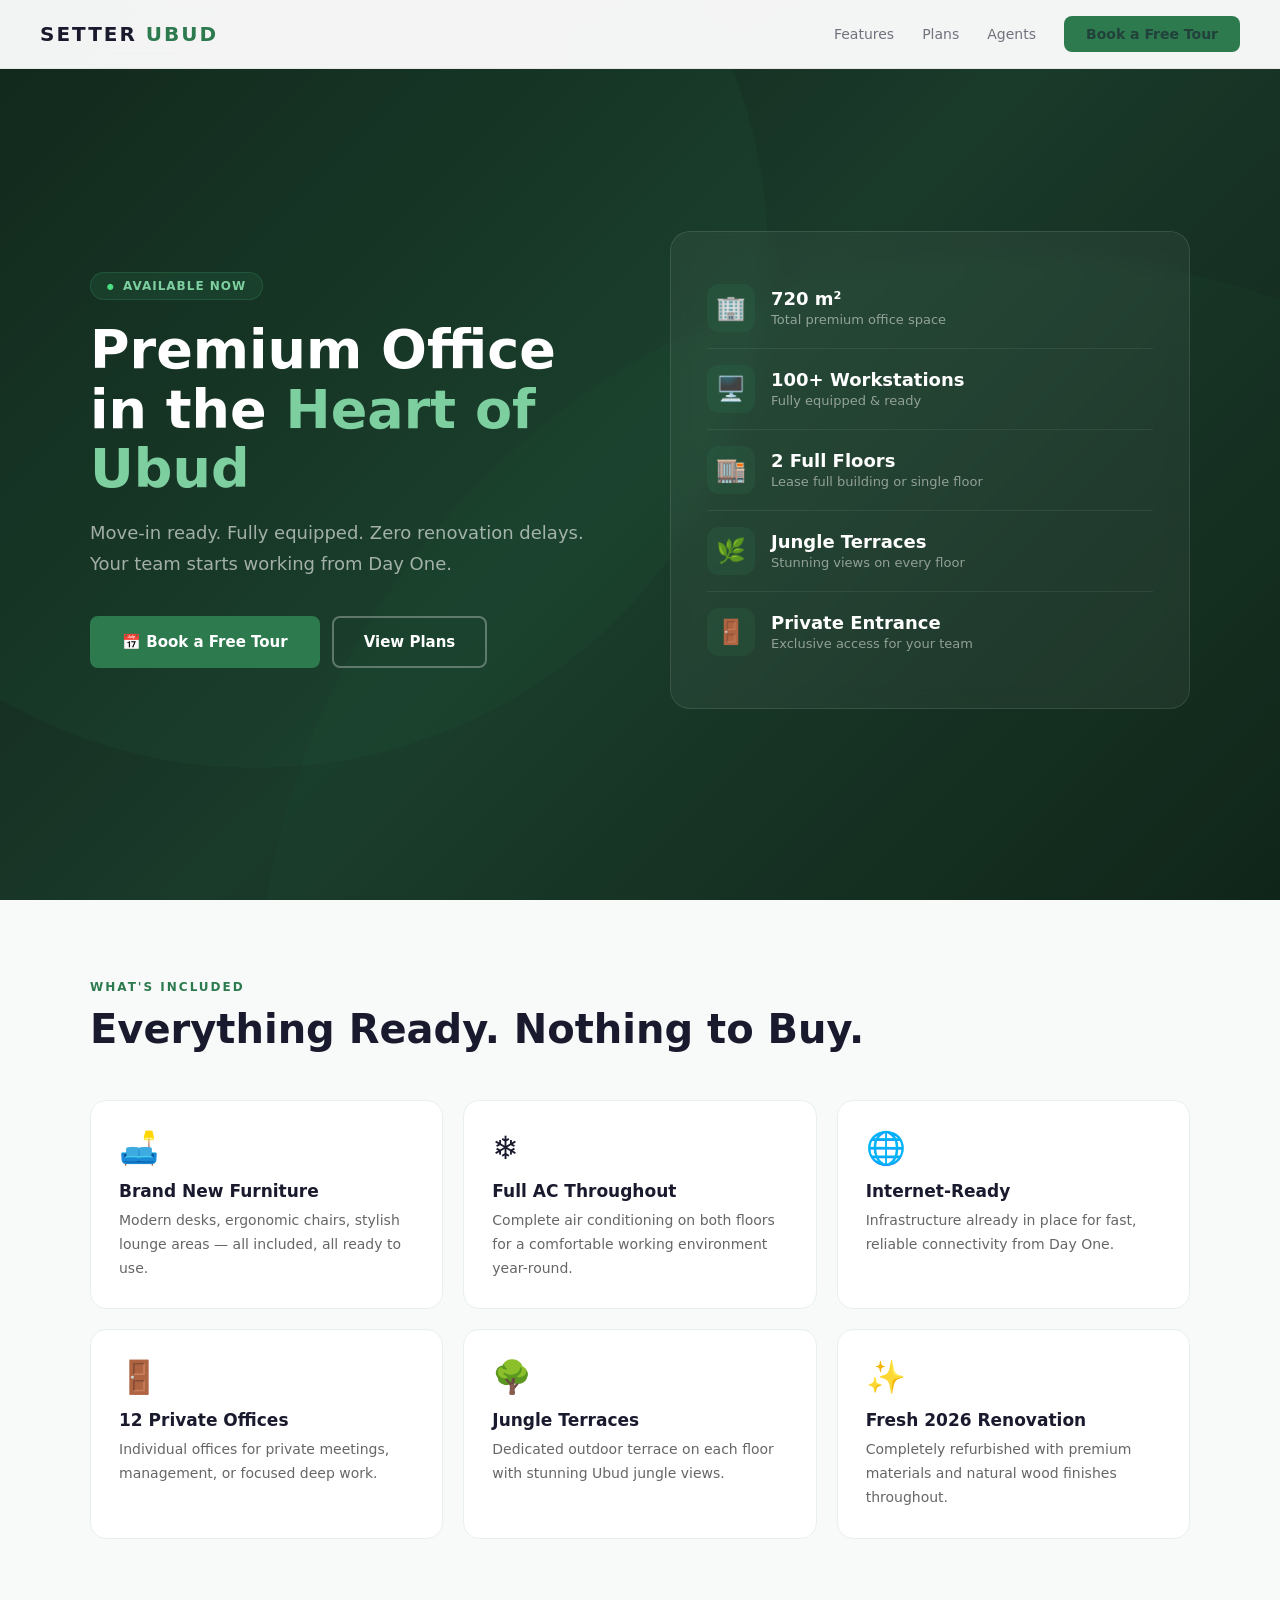
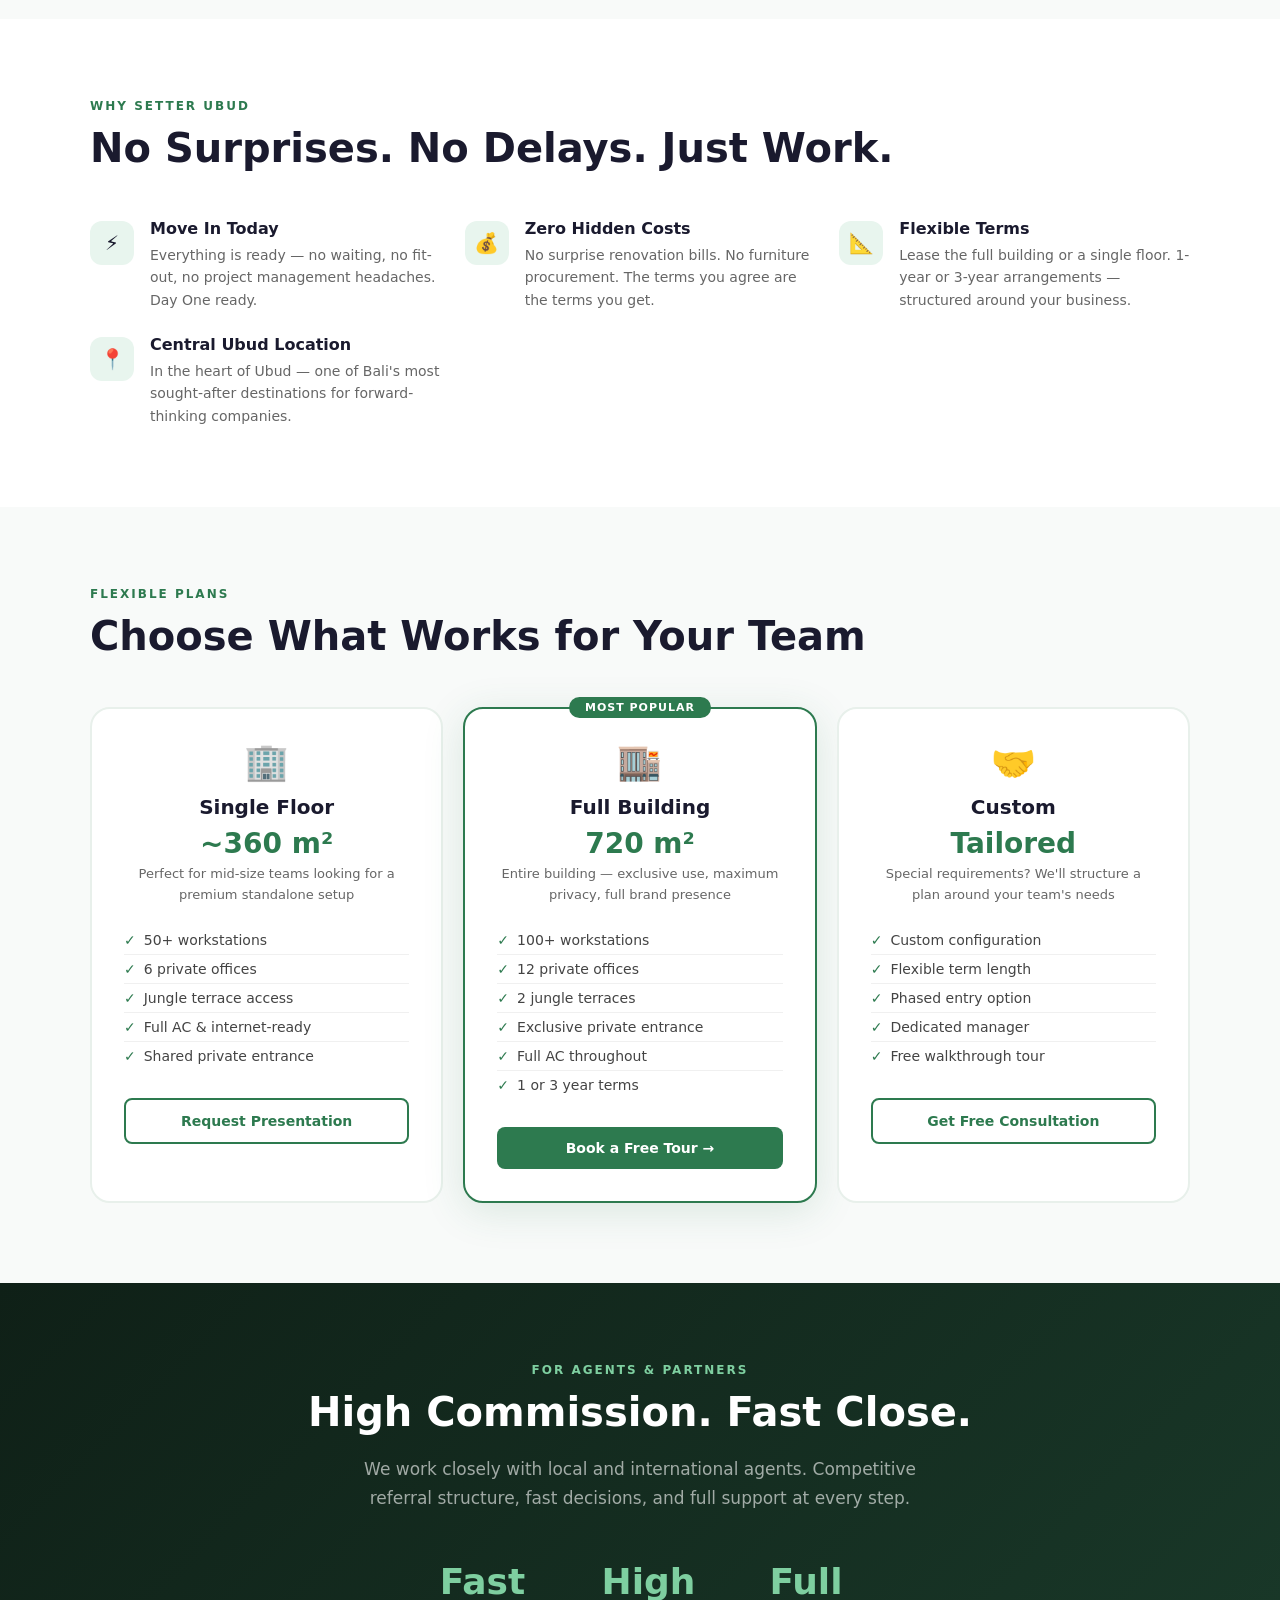
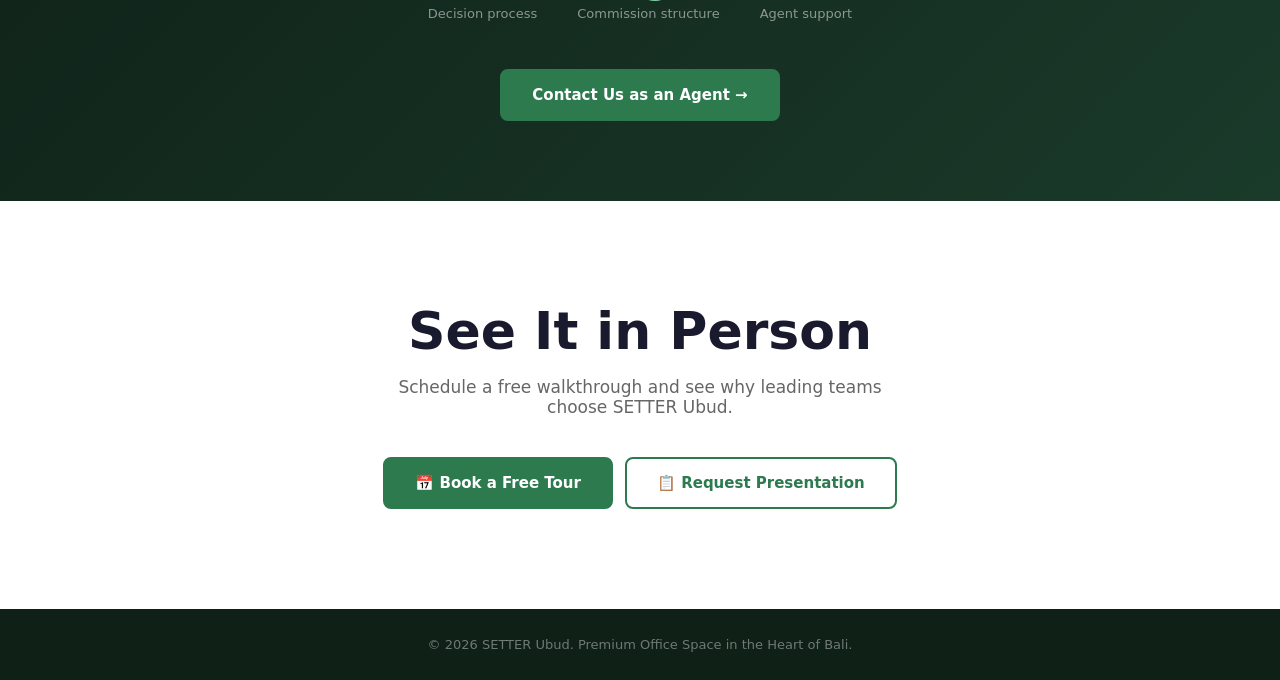
==== index.html @ b720fe97 "SETTER Ubud landing" ====
<!DOCTYPE html>
<html lang="en">
<head>
<meta charset="UTF-8">
<meta name="viewport" content="width=device-width, initial-scale=1.0">
<title>Premium Office Space in the Heart of Ubud | SETTER Ubud</title>
<meta name="description" content="720 m² premium office space in central Ubud, Bali. Move-in ready. Fully equipped. Flexible plans. Book a free tour today.">
<style>
  * { margin: 0; padding: 0; box-sizing: border-box; }
  html { scroll-behavior: smooth; }
  body { font-family: 'Segoe UI', system-ui, -apple-system, sans-serif; background: #fff; color: #1a1a2e; overflow-x: hidden; }

  /* NAV */
  nav { display: flex; justify-content: space-between; align-items: center; padding: 16px 40px; position: fixed; width: 100%; z-index: 100; background: rgba(255,255,255,0.95); backdrop-filter: blur(12px); border-bottom: 1px solid rgba(0,0,0,0.06); }
  .logo { font-size: 20px; font-weight: 800; color: #1a1a2e; letter-spacing: 2px; }
  .logo span { color: #2d7a4f; }
  .nav-cta { background: #2d7a4f; color: #fff; padding: 10px 22px; border-radius: 8px; font-weight: 600; font-size: 14px; text-decoration: none; transition: background 0.2s; white-space: nowrap; }
  .nav-cta:hover { background: #235f3d; }
  .nav-links { display: flex; gap: 28px; align-items: center; }
  .nav-links a { color: rgba(26,26,46,0.6); text-decoration: none; font-size: 14px; }
  .nav-links a:hover { color: #1a1a2e; }

  /* HERO */
  .hero { min-height: 100vh; display: flex; align-items: center; background: linear-gradient(135deg, #0f2017 0%, #1a3a2a 50%, #0f2017 100%); position: relative; overflow: hidden; padding: 100px 40px 60px; }
  .hero-overlay { position: absolute; inset: 0; background: url('data:image/svg+xml,<svg xmlns="http://www.w3.org/2000/svg" viewBox="0 0 100 100"><circle cx="20" cy="20" r="40" fill="rgba(45,122,79,0.08)"/><circle cx="80" cy="80" r="60" fill="rgba(45,122,79,0.06)"/></svg>'); background-size: cover; }
  .hero-inner { max-width: 1100px; margin: 0 auto; position: relative; display: grid; grid-template-columns: 1fr 1fr; gap: 60px; align-items: center; width: 100%; }
  .hero-badge { display: inline-flex; align-items: center; gap: 8px; background: rgba(45,122,79,0.2); border: 1px solid rgba(45,122,79,0.4); color: #7ecfa0; padding: 6px 16px; border-radius: 50px; font-size: 12px; font-weight: 600; letter-spacing: 1px; text-transform: uppercase; margin-bottom: 20px; }
  .hero-badge::before { content: '●'; color: #4ade80; font-size: 8px; animation: pulse 2s infinite; }
  @keyframes pulse { 0%,100% { opacity:1 } 50% { opacity:0.3 } }
  h1 { font-size: clamp(32px, 4.5vw, 54px); font-weight: 900; line-height: 1.1; color: #fff; margin-bottom: 20px; }
  h1 em { font-style: normal; color: #7ecfa0; }
  .hero-sub { font-size: clamp(15px, 2vw, 18px); color: rgba(255,255,255,0.6); line-height: 1.7; margin-bottom: 36px; }
  .hero-btns { display: flex; gap: 12px; flex-wrap: wrap; }
  .btn-green { background: #2d7a4f; color: #fff; padding: 15px 30px; border-radius: 8px; font-size: 15px; font-weight: 700; text-decoration: none; transition: all 0.2s; display: inline-block; border: 2px solid #2d7a4f; }
  .btn-green:hover { background: #235f3d; border-color: #235f3d; transform: translateY(-2px); box-shadow: 0 8px 24px rgba(45,122,79,0.4); }
  .btn-outline { border: 2px solid rgba(255,255,255,0.3); color: #fff; padding: 15px 30px; border-radius: 8px; font-size: 15px; font-weight: 600; text-decoration: none; transition: all 0.2s; display: inline-block; }
  .btn-outline:hover { border-color: rgba(255,255,255,0.7); background: rgba(255,255,255,0.05); }

  /* HERO STATS BOX */
  .hero-stats { background: rgba(255,255,255,0.05); border: 1px solid rgba(255,255,255,0.1); border-radius: 20px; padding: 36px; backdrop-filter: blur(10px); }
  .stat-row { display: flex; align-items: center; gap: 16px; padding: 16px 0; border-bottom: 1px solid rgba(255,255,255,0.07); }
  .stat-row:last-child { border-bottom: none; }
  .stat-icon { font-size: 24px; width: 48px; height: 48px; background: rgba(45,122,79,0.2); border-radius: 12px; display: flex; align-items: center; justify-content: center; flex-shrink: 0; }
  .stat-info strong { display: block; color: #fff; font-size: 18px; font-weight: 800; }
  .stat-info span { color: rgba(255,255,255,0.5); font-size: 13px; }

  /* SECTION BASE */
  section { padding: 80px 40px; }
  .container { max-width: 1100px; margin: 0 auto; }
  .section-tag { color: #2d7a4f; font-size: 12px; font-weight: 700; letter-spacing: 2px; text-transform: uppercase; margin-bottom: 12px; }
  .section-title { font-size: clamp(26px, 4vw, 40px); font-weight: 800; margin-bottom: 48px; color: #1a1a2e; }

  /* FEATURES */
  .features { background: #f8faf9; }
  .feat-grid { display: grid; grid-template-columns: repeat(auto-fit, minmax(280px, 1fr)); gap: 20px; }
  .feat-card { background: #fff; border: 1px solid #e8f0eb; border-radius: 16px; padding: 28px; transition: box-shadow 0.2s, transform 0.2s; }
  .feat-card:hover { box-shadow: 0 8px 32px rgba(45,122,79,0.12); transform: translateY(-3px); }
  .feat-icon { font-size: 32px; margin-bottom: 14px; }
  .feat-card h3 { font-size: 17px; font-weight: 700; color: #1a1a2e; margin-bottom: 8px; }
  .feat-card p { color: #666; font-size: 14px; line-height: 1.7; }

  /* WHY */
  .why { background: #fff; }
  .why-grid { display: grid; grid-template-columns: repeat(auto-fit, minmax(260px, 1fr)); gap: 24px; }
  .why-item { display: flex; gap: 16px; }
  .why-icon { width: 44px; height: 44px; background: #e8f5ee; border-radius: 12px; display: flex; align-items: center; justify-content: center; font-size: 20px; flex-shrink: 0; margin-top: 2px; }
  .why-item h4 { font-size: 16px; font-weight: 700; color: #1a1a2e; margin-bottom: 6px; }
  .why-item p { color: #666; font-size: 14px; line-height: 1.6; }

  /* PLANS */
  .plans { background: #f8faf9; }
  .plans-grid { display: grid; grid-template-columns: repeat(auto-fit, minmax(260px, 1fr)); gap: 20px; }
  .plan-card { background: #fff; border: 2px solid #e8f0eb; border-radius: 20px; padding: 32px; text-align: center; transition: all 0.2s; position: relative; }
  .plan-card.featured { border-color: #2d7a4f; box-shadow: 0 8px 40px rgba(45,122,79,0.15); }
  .plan-badge { position: absolute; top: -12px; left: 50%; transform: translateX(-50%); background: #2d7a4f; color: #fff; padding: 4px 16px; border-radius: 50px; font-size: 11px; font-weight: 700; letter-spacing: 1px; text-transform: uppercase; white-space: nowrap; }
  .plan-icon { font-size: 36px; margin-bottom: 12px; }
  .plan-card h3 { font-size: 20px; font-weight: 800; color: #1a1a2e; margin-bottom: 8px; }
  .plan-card .plan-size { font-size: 28px; font-weight: 900; color: #2d7a4f; margin-bottom: 4px; }
  .plan-card .plan-desc { color: #666; font-size: 13px; margin-bottom: 20px; line-height: 1.6; }
  .plan-features { list-style: none; text-align: left; margin-bottom: 28px; }
  .plan-features li { display: flex; align-items: center; gap: 8px; color: #444; font-size: 14px; padding: 6px 0; border-bottom: 1px solid #f0f0f0; }
  .plan-features li::before { content: '✓'; color: #2d7a4f; font-weight: 700; flex-shrink: 0; }
  .plan-features li:last-child { border-bottom: none; }
  .btn-plan { display: block; background: #2d7a4f; color: #fff; padding: 13px; border-radius: 8px; font-weight: 700; font-size: 14px; text-decoration: none; transition: background 0.2s; }
  .btn-plan:hover { background: #235f3d; }
  .btn-plan.outline { background: transparent; border: 2px solid #2d7a4f; color: #2d7a4f; }
  .btn-plan.outline:hover { background: #2d7a4f; color: #fff; }

  /* AGENTS */
  .agents { background: linear-gradient(135deg, #0f2017, #1a3a2a); color: #fff; text-align: center; }
  .agents .section-tag { color: #7ecfa0; }
  .agents .section-title { color: #fff; margin-bottom: 20px; }
  .agents p { color: rgba(255,255,255,0.6); font-size: 17px; margin-bottom: 48px; max-width: 560px; margin-left: auto; margin-right: auto; line-height: 1.7; }
  .agent-perks { display: flex; justify-content: center; gap: 40px; flex-wrap: wrap; margin-bottom: 48px; }
  .agent-perk { text-align: center; }
  .agent-perk .num { font-size: 36px; font-weight: 900; color: #7ecfa0; }
  .agent-perk .lbl { color: rgba(255,255,255,0.5); font-size: 13px; margin-top: 4px; }

  /* CTA */
  .cta-section { background: #fff; text-align: center; padding: 100px 40px; }
  .cta-section h2 { font-size: clamp(30px, 5vw, 52px); font-weight: 900; color: #1a1a2e; margin-bottom: 16px; }
  .cta-section p { color: #666; font-size: 17px; margin-bottom: 40px; max-width: 500px; margin-left: auto; margin-right: auto; }
  .cta-btns { display: flex; gap: 12px; justify-content: center; flex-wrap: wrap; }

  /* FOOTER */
  footer { background: #0f2017; color: rgba(255,255,255,0.4); text-align: center; padding: 28px 24px; font-size: 13px; }

  /* MOBILE */
  @media (max-width: 768px) {
    nav { padding: 14px 20px; }
    .nav-links a:not(.nav-cta) { display: none; }
    section { padding: 60px 20px; }
    .hero { padding: 90px 20px 60px; }
    .hero-inner { grid-template-columns: 1fr; gap: 40px; }
    .hero-btns { flex-direction: column; }
    .btn-green, .btn-outline { text-align: center; }
    .agent-perks { gap: 24px; }
    .cta-btns { flex-direction: column; align-items: center; }
    .btn-green, .btn-outline { width: 100%; max-width: 320px; text-align: center; }
  }

  @media (max-width: 480px) {
    .hero-stats { padding: 24px 20px; }
  }
</style>
</head>
<body>

<nav>
  <div class="logo">SETTER <span>UBUD</span></div>
  <div class="nav-links">
    <a href="#features">Features</a>
    <a href="#plans">Plans</a>
    <a href="#agents">Agents</a>
    <a href="#tour" class="nav-cta">Book a Free Tour</a>
  </div>
</nav>

<!-- HERO -->
<section class="hero">
  <div class="hero-overlay"></div>
  <div class="hero-inner">
    <div>
      <div class="hero-badge">Available Now</div>
      <h1>Premium Office in the <em>Heart of Ubud</em></h1>
      <p class="hero-sub">Move-in ready. Fully equipped. Zero renovation delays. Your team starts working from Day One.</p>
      <div class="hero-btns">
        <a href="#tour" class="btn-green">📅 Book a Free Tour</a>
        <a href="#plans" class="btn-outline">View Plans</a>
      </div>
    </div>
    <div class="hero-stats">
      <div class="stat-row">
        <div class="stat-icon">🏢</div>
        <div class="stat-info"><strong>720 m²</strong><span>Total premium office space</span></div>
      </div>
      <div class="stat-row">
        <div class="stat-icon">🖥️</div>
        <div class="stat-info"><strong>100+ Workstations</strong><span>Fully equipped & ready</span></div>
      </div>
      <div class="stat-row">
        <div class="stat-icon">🏬</div>
        <div class="stat-info"><strong>2 Full Floors</strong><span>Lease full building or single floor</span></div>
      </div>
      <div class="stat-row">
        <div class="stat-icon">🌿</div>
        <div class="stat-info"><strong>Jungle Terraces</strong><span>Stunning views on every floor</span></div>
      </div>
      <div class="stat-row">
        <div class="stat-icon">🚪</div>
        <div class="stat-info"><strong>Private Entrance</strong><span>Exclusive access for your team</span></div>
      </div>
    </div>
  </div>
</section>

<!-- FEATURES -->
<section class="features" id="features">
  <div class="container">
    <div class="section-tag">What's Included</div>
    <div class="section-title">Everything Ready. Nothing to Buy.</div>
    <div class="feat-grid">
      <div class="feat-card"><div class="feat-icon">🛋️</div><h3>Brand New Furniture</h3><p>Modern desks, ergonomic chairs, stylish lounge areas — all included, all ready to use.</p></div>
      <div class="feat-card"><div class="feat-icon">❄️</div><h3>Full AC Throughout</h3><p>Complete air conditioning on both floors for a comfortable working environment year-round.</p></div>
      <div class="feat-card"><div class="feat-icon">🌐</div><h3>Internet-Ready</h3><p>Infrastructure already in place for fast, reliable connectivity from Day One.</p></div>
      <div class="feat-card"><div class="feat-icon">🚪</div><h3>12 Private Offices</h3><p>Individual offices for private meetings, management, or focused deep work.</p></div>
      <div class="feat-card"><div class="feat-icon">🌳</div><h3>Jungle Terraces</h3><p>Dedicated outdoor terrace on each floor with stunning Ubud jungle views.</p></div>
      <div class="feat-card"><div class="feat-icon">✨</div><h3>Fresh 2026 Renovation</h3><p>Completely refurbished with premium materials and natural wood finishes throughout.</p></div>
    </div>
  </div>
</section>

<!-- WHY -->
<section class="why">
  <div class="container">
    <div class="section-tag">Why SETTER Ubud</div>
    <div class="section-title">No Surprises. No Delays. Just Work.</div>
    <div class="why-grid">
      <div class="why-item"><div class="why-icon">⚡</div><div><h4>Move In Today</h4><p>Everything is ready — no waiting, no fit-out, no project management headaches. Day One ready.</p></div></div>
      <div class="why-item"><div class="why-icon">💰</div><div><h4>Zero Hidden Costs</h4><p>No surprise renovation bills. No furniture procurement. The terms you agree are the terms you get.</p></div></div>
      <div class="why-item"><div class="why-icon">📐</div><div><h4>Flexible Terms</h4><p>Lease the full building or a single floor. 1-year or 3-year arrangements — structured around your business.</p></div></div>
      <div class="why-item"><div class="why-icon">📍</div><div><h4>Central Ubud Location</h4><p>In the heart of Ubud — one of Bali's most sought-after destinations for forward-thinking companies.</p></div></div>
    </div>
  </div>
</section>

<!-- PLANS -->
<section class="plans" id="plans">
  <div class="container">
    <div class="section-tag">Flexible Plans</div>
    <div class="section-title">Choose What Works for Your Team</div>
    <div class="plans-grid">
      <div class="plan-card">
        <div class="plan-icon">🏢</div>
        <h3>Single Floor</h3>
        <div class="plan-size">~360 m²</div>
        <p class="plan-desc">Perfect for mid-size teams looking for a premium standalone setup</p>
        <ul class="plan-features">
          <li>50+ workstations</li>
          <li>6 private offices</li>
          <li>Jungle terrace access</li>
          <li>Full AC & internet-ready</li>
          <li>Shared private entrance</li>
        </ul>
        <a href="#tour" class="btn-plan outline">Request Presentation</a>
      </div>
      <div class="plan-card featured">
        <div class="plan-badge">Most Popular</div>
        <div class="plan-icon">🏬</div>
        <h3>Full Building</h3>
        <div class="plan-size">720 m²</div>
        <p class="plan-desc">Entire building — exclusive use, maximum privacy, full brand presence</p>
        <ul class="plan-features">
          <li>100+ workstations</li>
          <li>12 private offices</li>
          <li>2 jungle terraces</li>
          <li>Exclusive private entrance</li>
          <li>Full AC throughout</li>
          <li>1 or 3 year terms</li>
        </ul>
        <a href="#tour" class="btn-plan">Book a Free Tour →</a>
      </div>
      <div class="plan-card">
        <div class="plan-icon">🤝</div>
        <h3>Custom</h3>
        <div class="plan-size">Tailored</div>
        <p class="plan-desc">Special requirements? We'll structure a plan around your team's needs</p>
        <ul class="plan-features">
          <li>Custom configuration</li>
          <li>Flexible term length</li>
          <li>Phased entry option</li>
          <li>Dedicated manager</li>
          <li>Free walkthrough tour</li>
        </ul>
        <a href="#tour" class="btn-plan outline">Get Free Consultation</a>
      </div>
    </div>
  </div>
</section>

<!-- AGENTS -->
<section class="agents" id="agents">
  <div class="container">
    <div class="section-tag">For Agents & Partners</div>
    <div class="section-title">High Commission. Fast Close.</div>
    <p>We work closely with local and international agents. Competitive referral structure, fast decisions, and full support at every step.</p>
    <div class="agent-perks">
      <div class="agent-perk"><div class="num">Fast</div><div class="lbl">Decision process</div></div>
      <div class="agent-perk"><div class="num">High</div><div class="lbl">Commission structure</div></div>
      <div class="agent-perk"><div class="num">Full</div><div class="lbl">Agent support</div></div>
    </div>
    <a href="#tour" class="btn-green">Contact Us as an Agent →</a>
  </div>
</section>

<!-- CTA -->
<section class="cta-section" id="tour">
  <div class="container">
    <h2>See It in Person</h2>
    <p>Schedule a free walkthrough and see why leading teams choose SETTER Ubud.</p>
    <div class="cta-btns">
      <a href="https://wa.me/+6281234567890?text=Hi!%20I%27d%20like%20to%20book%20a%20free%20tour%20of%20SETTER%20Ubud" class="btn-green">📅 Book a Free Tour</a>
      <a href="mailto:hello@setter.work?subject=Presentation%20Request%20-%20SETTER%20Ubud" class="btn-outline" style="border:2px solid #2d7a4f;color:#2d7a4f;padding:15px 30px;border-radius:8px;font-size:15px;font-weight:600;text-decoration:none;display:inline-block;">📋 Request Presentation</a>
    </div>
  </div>
</section>

<footer>
  © 2026 SETTER Ubud. Premium Office Space in the Heart of Bali.
</footer>

</body>
</html>
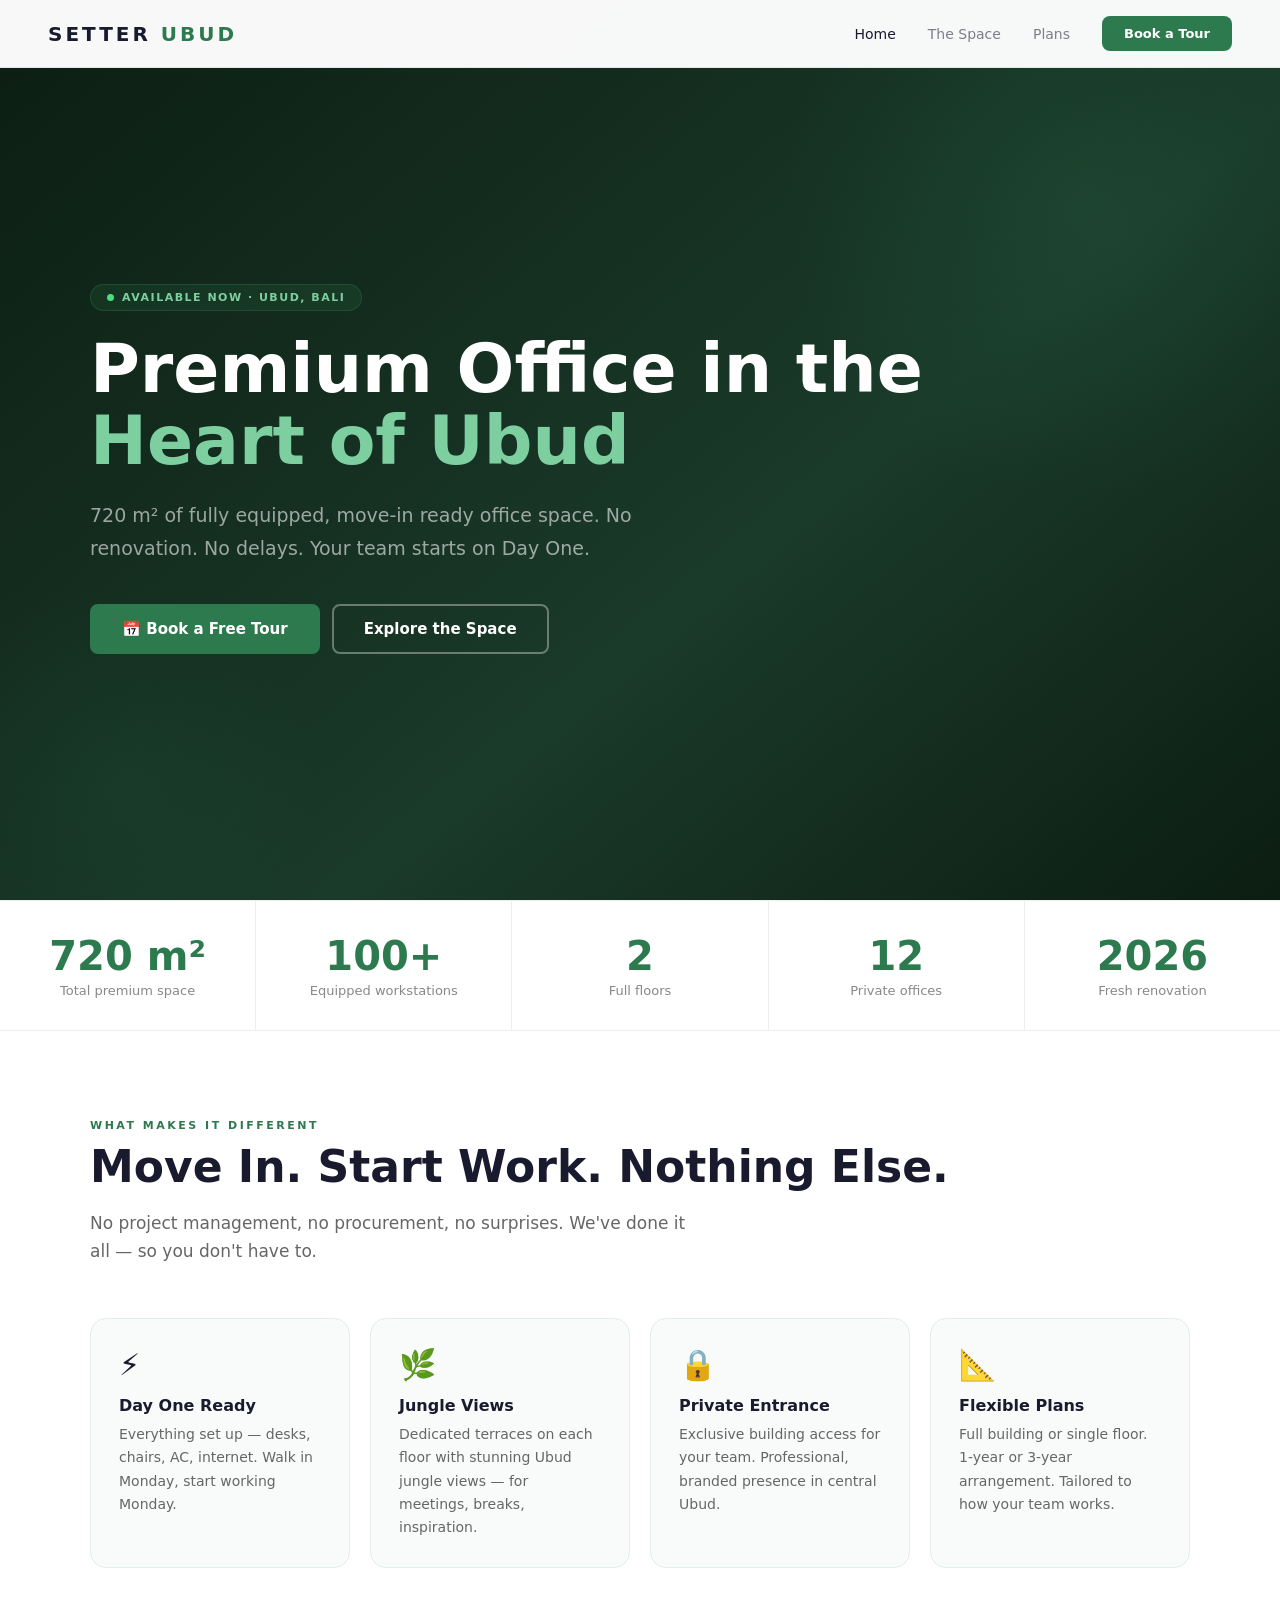
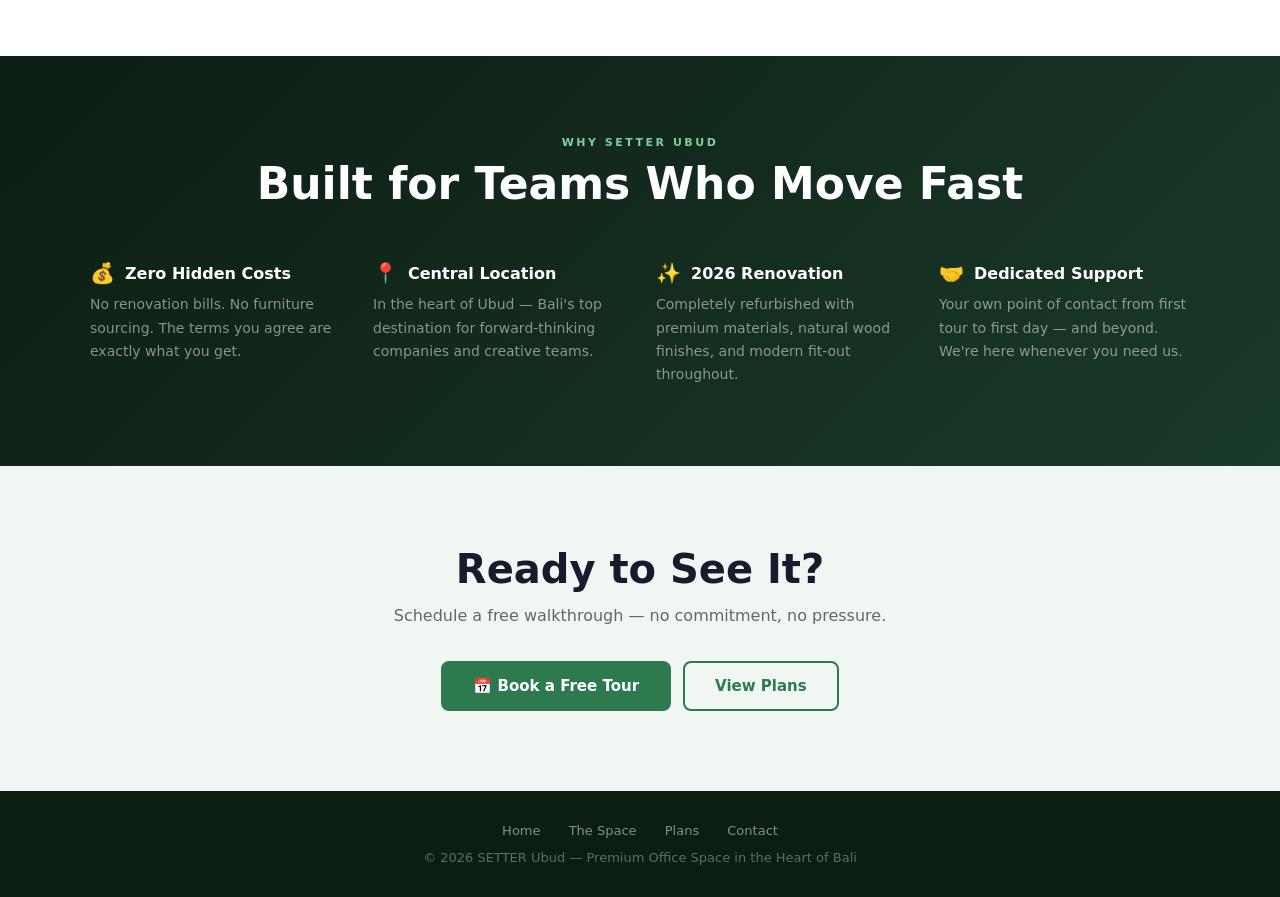
==== commit 72e14a51: "4-page site: home, space, plans, contact" ====
--- a/index.html
+++ b/index.html
@@ -3,291 +3,128 @@
 <head>
 <meta charset="UTF-8">
 <meta name="viewport" content="width=device-width, initial-scale=1.0">
-<title>Premium Office Space in the Heart of Ubud | SETTER Ubud</title>
-<meta name="description" content="720 m² premium office space in central Ubud, Bali. Move-in ready. Fully equipped. Flexible plans. Book a free tour today.">
+<title>SETTER Ubud — Premium Office Space in Bali</title>
+<meta name="description" content="720 m² premium office in the heart of Ubud, Bali. Move-in ready, fully equipped, flexible plans. Book a free tour.">
+<link rel="stylesheet" href="style.css">
 <style>
-  * { margin: 0; padding: 0; box-sizing: border-box; }
-  html { scroll-behavior: smooth; }
-  body { font-family: 'Segoe UI', system-ui, -apple-system, sans-serif; background: #fff; color: #1a1a2e; overflow-x: hidden; }
+.stats-bar { display: flex; flex-wrap: wrap; justify-content: center; gap: 0; background: #fff; border-top: 1px solid #eee; border-bottom: 1px solid #eee; }
+.stat-item { flex: 1; min-width: 140px; text-align: center; padding: 32px 20px; border-right: 1px solid #eee; }
+.stat-item:last-child { border-right: none; }
+.stat-num { font-size: clamp(28px, 4vw, 40px); font-weight: 900; color: #2d7a4f; }
+.stat-label { color: #888; font-size: 13px; margin-top: 4px; }
 
-  /* NAV */
-  nav { display: flex; justify-content: space-between; align-items: center; padding: 16px 40px; position: fixed; width: 100%; z-index: 100; background: rgba(255,255,255,0.95); backdrop-filter: blur(12px); border-bottom: 1px solid rgba(0,0,0,0.06); }
-  .logo { font-size: 20px; font-weight: 800; color: #1a1a2e; letter-spacing: 2px; }
-  .logo span { color: #2d7a4f; }
-  .nav-cta { background: #2d7a4f; color: #fff; padding: 10px 22px; border-radius: 8px; font-weight: 600; font-size: 14px; text-decoration: none; transition: background 0.2s; white-space: nowrap; }
-  .nav-cta:hover { background: #235f3d; }
-  .nav-links { display: flex; gap: 28px; align-items: center; }
-  .nav-links a { color: rgba(26,26,46,0.6); text-decoration: none; font-size: 14px; }
-  .nav-links a:hover { color: #1a1a2e; }
+.highlights { display: grid; grid-template-columns: repeat(auto-fit, minmax(260px, 1fr)); gap: 20px; }
+.hl-card { background: #f8fbf9; border: 1px solid #e4ede8; border-radius: 16px; padding: 28px; transition: all 0.2s; }
+.hl-card:hover { transform: translateY(-4px); box-shadow: 0 10px 32px rgba(45,122,79,0.1); border-color: #b6d9c4; }
+.hl-icon { font-size: 30px; margin-bottom: 14px; }
+.hl-card h3 { font-size: 16px; font-weight: 700; margin-bottom: 8px; }
+.hl-card p { color: #666; font-size: 14px; line-height: 1.65; }
 
-  /* HERO */
-  .hero { min-height: 100vh; display: flex; align-items: center; background: linear-gradient(135deg, #0f2017 0%, #1a3a2a 50%, #0f2017 100%); position: relative; overflow: hidden; padding: 100px 40px 60px; }
-  .hero-overlay { position: absolute; inset: 0; background: url('data:image/svg+xml,<svg xmlns="http://www.w3.org/2000/svg" viewBox="0 0 100 100"><circle cx="20" cy="20" r="40" fill="rgba(45,122,79,0.08)"/><circle cx="80" cy="80" r="60" fill="rgba(45,122,79,0.06)"/></svg>'); background-size: cover; }
-  .hero-inner { max-width: 1100px; margin: 0 auto; position: relative; display: grid; grid-template-columns: 1fr 1fr; gap: 60px; align-items: center; width: 100%; }
-  .hero-badge { display: inline-flex; align-items: center; gap: 8px; background: rgba(45,122,79,0.2); border: 1px solid rgba(45,122,79,0.4); color: #7ecfa0; padding: 6px 16px; border-radius: 50px; font-size: 12px; font-weight: 600; letter-spacing: 1px; text-transform: uppercase; margin-bottom: 20px; }
-  .hero-badge::before { content: '●'; color: #4ade80; font-size: 8px; animation: pulse 2s infinite; }
-  @keyframes pulse { 0%,100% { opacity:1 } 50% { opacity:0.3 } }
-  h1 { font-size: clamp(32px, 4.5vw, 54px); font-weight: 900; line-height: 1.1; color: #fff; margin-bottom: 20px; }
-  h1 em { font-style: normal; color: #7ecfa0; }
-  .hero-sub { font-size: clamp(15px, 2vw, 18px); color: rgba(255,255,255,0.6); line-height: 1.7; margin-bottom: 36px; }
-  .hero-btns { display: flex; gap: 12px; flex-wrap: wrap; }
-  .btn-green { background: #2d7a4f; color: #fff; padding: 15px 30px; border-radius: 8px; font-size: 15px; font-weight: 700; text-decoration: none; transition: all 0.2s; display: inline-block; border: 2px solid #2d7a4f; }
-  .btn-green:hover { background: #235f3d; border-color: #235f3d; transform: translateY(-2px); box-shadow: 0 8px 24px rgba(45,122,79,0.4); }
-  .btn-outline { border: 2px solid rgba(255,255,255,0.3); color: #fff; padding: 15px 30px; border-radius: 8px; font-size: 15px; font-weight: 600; text-decoration: none; transition: all 0.2s; display: inline-block; }
-  .btn-outline:hover { border-color: rgba(255,255,255,0.7); background: rgba(255,255,255,0.05); }
+.why-strip { background: linear-gradient(135deg, #0c1d12, #1a3a2a); color: #fff; padding: 80px 48px; }
+.why-grid { display: grid; grid-template-columns: repeat(auto-fit, minmax(220px, 1fr)); gap: 32px; max-width: 1100px; margin: 0 auto; }
+.why-item h4 { font-size: 16px; font-weight: 700; color: #fff; margin-bottom: 8px; display: flex; align-items: center; gap: 10px; }
+.why-item h4 .ico { font-size: 20px; }
+.why-item p { color: rgba(255,255,255,0.5); font-size: 14px; line-height: 1.65; }
+.why-title { text-align: center; max-width: 1100px; margin: 0 auto 52px; }
+.why-title .section-tag { color: #7ecfa0; }
+.why-title .section-title { color: #fff; }
 
-  /* HERO STATS BOX */
-  .hero-stats { background: rgba(255,255,255,0.05); border: 1px solid rgba(255,255,255,0.1); border-radius: 20px; padding: 36px; backdrop-filter: blur(10px); }
-  .stat-row { display: flex; align-items: center; gap: 16px; padding: 16px 0; border-bottom: 1px solid rgba(255,255,255,0.07); }
-  .stat-row:last-child { border-bottom: none; }
-  .stat-icon { font-size: 24px; width: 48px; height: 48px; background: rgba(45,122,79,0.2); border-radius: 12px; display: flex; align-items: center; justify-content: center; flex-shrink: 0; }
-  .stat-info strong { display: block; color: #fff; font-size: 18px; font-weight: 800; }
-  .stat-info span { color: rgba(255,255,255,0.5); font-size: 13px; }
+.cta-strip { background: #f0f7f3; padding: 80px 48px; text-align: center; }
+.cta-strip h2 { font-size: clamp(26px, 4vw, 40px); font-weight: 900; margin-bottom: 14px; }
+.cta-strip p { color: #666; font-size: 16px; margin-bottom: 36px; }
+.cta-btns { display: flex; gap: 12px; justify-content: center; flex-wrap: wrap; }
 
-  /* SECTION BASE */
-  section { padding: 80px 40px; }
-  .container { max-width: 1100px; margin: 0 auto; }
-  .section-tag { color: #2d7a4f; font-size: 12px; font-weight: 700; letter-spacing: 2px; text-transform: uppercase; margin-bottom: 12px; }
-  .section-title { font-size: clamp(26px, 4vw, 40px); font-weight: 800; margin-bottom: 48px; color: #1a1a2e; }
-
-  /* FEATURES */
-  .features { background: #f8faf9; }
-  .feat-grid { display: grid; grid-template-columns: repeat(auto-fit, minmax(280px, 1fr)); gap: 20px; }
-  .feat-card { background: #fff; border: 1px solid #e8f0eb; border-radius: 16px; padding: 28px; transition: box-shadow 0.2s, transform 0.2s; }
-  .feat-card:hover { box-shadow: 0 8px 32px rgba(45,122,79,0.12); transform: translateY(-3px); }
-  .feat-icon { font-size: 32px; margin-bottom: 14px; }
-  .feat-card h3 { font-size: 17px; font-weight: 700; color: #1a1a2e; margin-bottom: 8px; }
-  .feat-card p { color: #666; font-size: 14px; line-height: 1.7; }
-
-  /* WHY */
-  .why { background: #fff; }
-  .why-grid { display: grid; grid-template-columns: repeat(auto-fit, minmax(260px, 1fr)); gap: 24px; }
-  .why-item { display: flex; gap: 16px; }
-  .why-icon { width: 44px; height: 44px; background: #e8f5ee; border-radius: 12px; display: flex; align-items: center; justify-content: center; font-size: 20px; flex-shrink: 0; margin-top: 2px; }
-  .why-item h4 { font-size: 16px; font-weight: 700; color: #1a1a2e; margin-bottom: 6px; }
-  .why-item p { color: #666; font-size: 14px; line-height: 1.6; }
-
-  /* PLANS */
-  .plans { background: #f8faf9; }
-  .plans-grid { display: grid; grid-template-columns: repeat(auto-fit, minmax(260px, 1fr)); gap: 20px; }
-  .plan-card { background: #fff; border: 2px solid #e8f0eb; border-radius: 20px; padding: 32px; text-align: center; transition: all 0.2s; position: relative; }
-  .plan-card.featured { border-color: #2d7a4f; box-shadow: 0 8px 40px rgba(45,122,79,0.15); }
-  .plan-badge { position: absolute; top: -12px; left: 50%; transform: translateX(-50%); background: #2d7a4f; color: #fff; padding: 4px 16px; border-radius: 50px; font-size: 11px; font-weight: 700; letter-spacing: 1px; text-transform: uppercase; white-space: nowrap; }
-  .plan-icon { font-size: 36px; margin-bottom: 12px; }
-  .plan-card h3 { font-size: 20px; font-weight: 800; color: #1a1a2e; margin-bottom: 8px; }
-  .plan-card .plan-size { font-size: 28px; font-weight: 900; color: #2d7a4f; margin-bottom: 4px; }
-  .plan-card .plan-desc { color: #666; font-size: 13px; margin-bottom: 20px; line-height: 1.6; }
-  .plan-features { list-style: none; text-align: left; margin-bottom: 28px; }
-  .plan-features li { display: flex; align-items: center; gap: 8px; color: #444; font-size: 14px; padding: 6px 0; border-bottom: 1px solid #f0f0f0; }
-  .plan-features li::before { content: '✓'; color: #2d7a4f; font-weight: 700; flex-shrink: 0; }
-  .plan-features li:last-child { border-bottom: none; }
-  .btn-plan { display: block; background: #2d7a4f; color: #fff; padding: 13px; border-radius: 8px; font-weight: 700; font-size: 14px; text-decoration: none; transition: background 0.2s; }
-  .btn-plan:hover { background: #235f3d; }
-  .btn-plan.outline { background: transparent; border: 2px solid #2d7a4f; color: #2d7a4f; }
-  .btn-plan.outline:hover { background: #2d7a4f; color: #fff; }
-
-  /* AGENTS */
-  .agents { background: linear-gradient(135deg, #0f2017, #1a3a2a); color: #fff; text-align: center; }
-  .agents .section-tag { color: #7ecfa0; }
-  .agents .section-title { color: #fff; margin-bottom: 20px; }
-  .agents p { color: rgba(255,255,255,0.6); font-size: 17px; margin-bottom: 48px; max-width: 560px; margin-left: auto; margin-right: auto; line-height: 1.7; }
-  .agent-perks { display: flex; justify-content: center; gap: 40px; flex-wrap: wrap; margin-bottom: 48px; }
-  .agent-perk { text-align: center; }
-  .agent-perk .num { font-size: 36px; font-weight: 900; color: #7ecfa0; }
-  .agent-perk .lbl { color: rgba(255,255,255,0.5); font-size: 13px; margin-top: 4px; }
-
-  /* CTA */
-  .cta-section { background: #fff; text-align: center; padding: 100px 40px; }
-  .cta-section h2 { font-size: clamp(30px, 5vw, 52px); font-weight: 900; color: #1a1a2e; margin-bottom: 16px; }
-  .cta-section p { color: #666; font-size: 17px; margin-bottom: 40px; max-width: 500px; margin-left: auto; margin-right: auto; }
-  .cta-btns { display: flex; gap: 12px; justify-content: center; flex-wrap: wrap; }
-
-  /* FOOTER */
-  footer { background: #0f2017; color: rgba(255,255,255,0.4); text-align: center; padding: 28px 24px; font-size: 13px; }
-
-  /* MOBILE */
-  @media (max-width: 768px) {
-    nav { padding: 14px 20px; }
-    .nav-links a:not(.nav-cta) { display: none; }
-    section { padding: 60px 20px; }
-    .hero { padding: 90px 20px 60px; }
-    .hero-inner { grid-template-columns: 1fr; gap: 40px; }
-    .hero-btns { flex-direction: column; }
-    .btn-green, .btn-outline { text-align: center; }
-    .agent-perks { gap: 24px; }
-    .cta-btns { flex-direction: column; align-items: center; }
-    .btn-green, .btn-outline { width: 100%; max-width: 320px; text-align: center; }
-  }
-
-  @media (max-width: 480px) {
-    .hero-stats { padding: 24px 20px; }
-  }
+@media(max-width:768px){
+  .stat-item { min-width: 120px; border-right: none; border-bottom: 1px solid #eee; }
+  .why-strip { padding: 60px 20px; }
+  .cta-strip { padding: 60px 20px; }
+  .cta-btns { flex-direction: column; align-items: center; }
+}
 </style>
 </head>
 <body>
 
 <nav>
-  <div class="logo">SETTER <span>UBUD</span></div>
+  <a href="index.html" class="logo">SETTER <span>UBUD</span></a>
+  <div class="hamburger" onclick="this.nextElementSibling.classList.toggle('open')">
+    <span></span><span></span><span></span>
+  </div>
   <div class="nav-links">
-    <a href="#features">Features</a>
-    <a href="#plans">Plans</a>
-    <a href="#agents">Agents</a>
-    <a href="#tour" class="nav-cta">Book a Free Tour</a>
+    <a href="index.html" class="active">Home</a>
+    <a href="space.html">The Space</a>
+    <a href="plans.html">Plans</a>
+    <a href="contact.html" class="btn-nav">Book a Tour</a>
   </div>
 </nav>
 
-<!-- HERO -->
 <section class="hero">
-  <div class="hero-overlay"></div>
+  <div class="hero-glow"></div>
+  <div class="hero-glow2"></div>
   <div class="hero-inner">
-    <div>
-      <div class="hero-badge">Available Now</div>
-      <h1>Premium Office in the <em>Heart of Ubud</em></h1>
-      <p class="hero-sub">Move-in ready. Fully equipped. Zero renovation delays. Your team starts working from Day One.</p>
-      <div class="hero-btns">
-        <a href="#tour" class="btn-green">📅 Book a Free Tour</a>
-        <a href="#plans" class="btn-outline">View Plans</a>
-      </div>
-    </div>
-    <div class="hero-stats">
-      <div class="stat-row">
-        <div class="stat-icon">🏢</div>
-        <div class="stat-info"><strong>720 m²</strong><span>Total premium office space</span></div>
-      </div>
-      <div class="stat-row">
-        <div class="stat-icon">🖥️</div>
-        <div class="stat-info"><strong>100+ Workstations</strong><span>Fully equipped & ready</span></div>
-      </div>
-      <div class="stat-row">
-        <div class="stat-icon">🏬</div>
-        <div class="stat-info"><strong>2 Full Floors</strong><span>Lease full building or single floor</span></div>
-      </div>
-      <div class="stat-row">
-        <div class="stat-icon">🌿</div>
-        <div class="stat-info"><strong>Jungle Terraces</strong><span>Stunning views on every floor</span></div>
-      </div>
-      <div class="stat-row">
-        <div class="stat-icon">🚪</div>
-        <div class="stat-info"><strong>Private Entrance</strong><span>Exclusive access for your team</span></div>
-      </div>
+    <div class="hero-badge"><div class="dot"></div> Available Now · Ubud, Bali</div>
+    <h1>Premium Office in the<br><em>Heart of Ubud</em></h1>
+    <p class="hero-sub">720 m² of fully equipped, move-in ready office space. No renovation. No delays. Your team starts on Day One.</p>
+    <div class="hero-btns">
+      <a href="contact.html" class="btn-green">📅 Book a Free Tour</a>
+      <a href="space.html" class="btn-outline-white">Explore the Space</a>
     </div>
   </div>
 </section>
 
-<!-- FEATURES -->
-<section class="features" id="features">
+<div class="stats-bar">
+  <div class="stat-item"><div class="stat-num">720 m²</div><div class="stat-label">Total premium space</div></div>
+  <div class="stat-item"><div class="stat-num">100+</div><div class="stat-label">Equipped workstations</div></div>
+  <div class="stat-item"><div class="stat-num">2</div><div class="stat-label">Full floors</div></div>
+  <div class="stat-item"><div class="stat-num">12</div><div class="stat-label">Private offices</div></div>
+  <div class="stat-item"><div class="stat-num">2026</div><div class="stat-label">Fresh renovation</div></div>
+</div>
+
+<section class="section">
   <div class="container">
-    <div class="section-tag">What's Included</div>
-    <div class="section-title">Everything Ready. Nothing to Buy.</div>
-    <div class="feat-grid">
-      <div class="feat-card"><div class="feat-icon">🛋️</div><h3>Brand New Furniture</h3><p>Modern desks, ergonomic chairs, stylish lounge areas — all included, all ready to use.</p></div>
-      <div class="feat-card"><div class="feat-icon">❄️</div><h3>Full AC Throughout</h3><p>Complete air conditioning on both floors for a comfortable working environment year-round.</p></div>
-      <div class="feat-card"><div class="feat-icon">🌐</div><h3>Internet-Ready</h3><p>Infrastructure already in place for fast, reliable connectivity from Day One.</p></div>
-      <div class="feat-card"><div class="feat-icon">🚪</div><h3>12 Private Offices</h3><p>Individual offices for private meetings, management, or focused deep work.</p></div>
-      <div class="feat-card"><div class="feat-icon">🌳</div><h3>Jungle Terraces</h3><p>Dedicated outdoor terrace on each floor with stunning Ubud jungle views.</p></div>
-      <div class="feat-card"><div class="feat-icon">✨</div><h3>Fresh 2026 Renovation</h3><p>Completely refurbished with premium materials and natural wood finishes throughout.</p></div>
+    <div class="section-tag">What Makes It Different</div>
+    <div class="section-title">Move In. Start Work. Nothing Else.</div>
+    <p class="section-sub">No project management, no procurement, no surprises. We've done it all — so you don't have to.</p>
+    <div class="highlights">
+      <div class="hl-card"><div class="hl-icon">⚡</div><h3>Day One Ready</h3><p>Everything set up — desks, chairs, AC, internet. Walk in Monday, start working Monday.</p></div>
+      <div class="hl-card"><div class="hl-icon">🌿</div><h3>Jungle Views</h3><p>Dedicated terraces on each floor with stunning Ubud jungle views — for meetings, breaks, inspiration.</p></div>
+      <div class="hl-card"><div class="hl-icon">🔒</div><h3>Private Entrance</h3><p>Exclusive building access for your team. Professional, branded presence in central Ubud.</p></div>
+      <div class="hl-card"><div class="hl-icon">📐</div><h3>Flexible Plans</h3><p>Full building or single floor. 1-year or 3-year arrangement. Tailored to how your team works.</p></div>
     </div>
   </div>
 </section>
 
-<!-- WHY -->
-<section class="why">
+<div class="why-strip">
+  <div class="why-title">
+    <div class="section-tag">Why SETTER Ubud</div>
+    <div class="section-title">Built for Teams Who Move Fast</div>
+  </div>
+  <div class="why-grid">
+    <div class="why-item"><h4><span class="ico">💰</span>Zero Hidden Costs</h4><p>No renovation bills. No furniture sourcing. The terms you agree are exactly what you get.</p></div>
+    <div class="why-item"><h4><span class="ico">📍</span>Central Location</h4><p>In the heart of Ubud — Bali's top destination for forward-thinking companies and creative teams.</p></div>
+    <div class="why-item"><h4><span class="ico">✨</span>2026 Renovation</h4><p>Completely refurbished with premium materials, natural wood finishes, and modern fit-out throughout.</p></div>
+    <div class="why-item"><h4><span class="ico">🤝</span>Dedicated Support</h4><p>Your own point of contact from first tour to first day — and beyond. We're here whenever you need us.</p></div>
+  </div>
+</div>
+
+<div class="cta-strip">
   <div class="container">
-    <div class="section-tag">Why SETTER Ubud</div>
-    <div class="section-title">No Surprises. No Delays. Just Work.</div>
-    <div class="why-grid">
-      <div class="why-item"><div class="why-icon">⚡</div><div><h4>Move In Today</h4><p>Everything is ready — no waiting, no fit-out, no project management headaches. Day One ready.</p></div></div>
-      <div class="why-item"><div class="why-icon">💰</div><div><h4>Zero Hidden Costs</h4><p>No surprise renovation bills. No furniture procurement. The terms you agree are the terms you get.</p></div></div>
-      <div class="why-item"><div class="why-icon">📐</div><div><h4>Flexible Terms</h4><p>Lease the full building or a single floor. 1-year or 3-year arrangements — structured around your business.</p></div></div>
-      <div class="why-item"><div class="why-icon">📍</div><div><h4>Central Ubud Location</h4><p>In the heart of Ubud — one of Bali's most sought-after destinations for forward-thinking companies.</p></div></div>
+    <h2>Ready to See It?</h2>
+    <p>Schedule a free walkthrough — no commitment, no pressure.</p>
+    <div class="cta-btns">
+      <a href="contact.html" class="btn-green">📅 Book a Free Tour</a>
+      <a href="plans.html" class="btn-outline-dark">View Plans</a>
     </div>
   </div>
-</section>
-
-<!-- PLANS -->
-<section class="plans" id="plans">
-  <div class="container">
-    <div class="section-tag">Flexible Plans</div>
-    <div class="section-title">Choose What Works for Your Team</div>
-    <div class="plans-grid">
-      <div class="plan-card">
-        <div class="plan-icon">🏢</div>
-        <h3>Single Floor</h3>
-        <div class="plan-size">~360 m²</div>
-        <p class="plan-desc">Perfect for mid-size teams looking for a premium standalone setup</p>
-        <ul class="plan-features">
-          <li>50+ workstations</li>
-          <li>6 private offices</li>
-          <li>Jungle terrace access</li>
-          <li>Full AC & internet-ready</li>
-          <li>Shared private entrance</li>
-        </ul>
-        <a href="#tour" class="btn-plan outline">Request Presentation</a>
-      </div>
-      <div class="plan-card featured">
-        <div class="plan-badge">Most Popular</div>
-        <div class="plan-icon">🏬</div>
-        <h3>Full Building</h3>
-        <div class="plan-size">720 m²</div>
-        <p class="plan-desc">Entire building — exclusive use, maximum privacy, full brand presence</p>
-        <ul class="plan-features">
-          <li>100+ workstations</li>
-          <li>12 private offices</li>
-          <li>2 jungle terraces</li>
-          <li>Exclusive private entrance</li>
-          <li>Full AC throughout</li>
-          <li>1 or 3 year terms</li>
-        </ul>
-        <a href="#tour" class="btn-plan">Book a Free Tour →</a>
-      </div>
-      <div class="plan-card">
-        <div class="plan-icon">🤝</div>
-        <h3>Custom</h3>
-        <div class="plan-size">Tailored</div>
-        <p class="plan-desc">Special requirements? We'll structure a plan around your team's needs</p>
-        <ul class="plan-features">
-          <li>Custom configuration</li>
-          <li>Flexible term length</li>
-          <li>Phased entry option</li>
-          <li>Dedicated manager</li>
-          <li>Free walkthrough tour</li>
-        </ul>
-        <a href="#tour" class="btn-plan outline">Get Free Consultation</a>
-      </div>
-    </div>
-  </div>
-</section>
-
-<!-- AGENTS -->
-<section class="agents" id="agents">
-  <div class="container">
-    <div class="section-tag">For Agents & Partners</div>
-    <div class="section-title">High Commission. Fast Close.</div>
-    <p>We work closely with local and international agents. Competitive referral structure, fast decisions, and full support at every step.</p>
-    <div class="agent-perks">
-      <div class="agent-perk"><div class="num">Fast</div><div class="lbl">Decision process</div></div>
-      <div class="agent-perk"><div class="num">High</div><div class="lbl">Commission structure</div></div>
-      <div class="agent-perk"><div class="num">Full</div><div class="lbl">Agent support</div></div>
-    </div>
-    <a href="#tour" class="btn-green">Contact Us as an Agent →</a>
-  </div>
-</section>
-
-<!-- CTA -->
-<section class="cta-section" id="tour">
-  <div class="container">
-    <h2>See It in Person</h2>
-    <p>Schedule a free walkthrough and see why leading teams choose SETTER Ubud.</p>
-    <div class="cta-btns">
-      <a href="https://wa.me/+6281234567890?text=Hi!%20I%27d%20like%20to%20book%20a%20free%20tour%20of%20SETTER%20Ubud" class="btn-green">📅 Book a Free Tour</a>
-      <a href="mailto:hello@setter.work?subject=Presentation%20Request%20-%20SETTER%20Ubud" class="btn-outline" style="border:2px solid #2d7a4f;color:#2d7a4f;padding:15px 30px;border-radius:8px;font-size:15px;font-weight:600;text-decoration:none;display:inline-block;">📋 Request Presentation</a>
-    </div>
-  </div>
-</section>
+</div>
 
 <footer>
-  © 2026 SETTER Ubud. Premium Office Space in the Heart of Bali.
+  <div class="footer-links">
+    <a href="index.html">Home</a>
+    <a href="space.html">The Space</a>
+    <a href="plans.html">Plans</a>
+    <a href="contact.html">Contact</a>
+  </div>
+  © 2026 SETTER Ubud — Premium Office Space in the Heart of Bali
 </footer>
-
 </body>
 </html>
--- a/style.css
+++ b/style.css
@@ -0,0 +1,64 @@
+* { margin: 0; padding: 0; box-sizing: border-box; }
+html { scroll-behavior: smooth; }
+body { font-family: 'Segoe UI', system-ui, -apple-system, sans-serif; background: #fff; color: #1a1a2e; overflow-x: hidden; }
+
+/* NAV */
+nav { display: flex; justify-content: space-between; align-items: center; padding: 16px 48px; position: fixed; width: 100%; z-index: 100; background: rgba(255,255,255,0.97); backdrop-filter: blur(12px); border-bottom: 1px solid rgba(0,0,0,0.07); }
+.logo { font-size: 20px; font-weight: 900; color: #1a1a2e; letter-spacing: 3px; text-decoration: none; }
+.logo span { color: #2d7a4f; }
+.nav-links { display: flex; gap: 32px; align-items: center; }
+.nav-links a { color: rgba(26,26,46,0.55); text-decoration: none; font-size: 14px; font-weight: 500; transition: color 0.2s; }
+.nav-links a:hover, .nav-links a.active { color: #1a1a2e; }
+.btn-nav { background: #2d7a4f !important; color: #fff !important; padding: 10px 22px; border-radius: 8px; font-weight: 700 !important; font-size: 13px !important; white-space: nowrap; }
+.btn-nav:hover { background: #235f3d !important; }
+.hamburger { display: none; flex-direction: column; gap: 5px; cursor: pointer; }
+.hamburger span { width: 24px; height: 2px; background: #1a1a2e; border-radius: 2px; transition: all 0.3s; }
+
+/* BUTTONS */
+.btn-green { background: #2d7a4f; color: #fff; padding: 14px 30px; border-radius: 8px; font-size: 15px; font-weight: 700; text-decoration: none; display: inline-block; transition: all 0.2s; border: 2px solid #2d7a4f; }
+.btn-green:hover { background: #235f3d; border-color: #235f3d; transform: translateY(-2px); box-shadow: 0 8px 24px rgba(45,122,79,0.35); }
+.btn-outline-dark { border: 2px solid #2d7a4f; color: #2d7a4f; padding: 14px 30px; border-radius: 8px; font-size: 15px; font-weight: 700; text-decoration: none; display: inline-block; transition: all 0.2s; }
+.btn-outline-dark:hover { background: #2d7a4f; color: #fff; }
+.btn-outline-white { border: 2px solid rgba(255,255,255,0.35); color: #fff; padding: 14px 30px; border-radius: 8px; font-size: 15px; font-weight: 600; text-decoration: none; display: inline-block; transition: all 0.2s; }
+.btn-outline-white:hover { border-color: rgba(255,255,255,0.8); background: rgba(255,255,255,0.07); }
+
+/* SECTION */
+.section { padding: 88px 48px; }
+.container { max-width: 1100px; margin: 0 auto; }
+.section-tag { color: #2d7a4f; font-size: 11px; font-weight: 700; letter-spacing: 2.5px; text-transform: uppercase; margin-bottom: 10px; }
+.section-title { font-size: clamp(28px, 4vw, 44px); font-weight: 900; margin-bottom: 16px; color: #1a1a2e; line-height: 1.15; }
+.section-sub { color: #666; font-size: 17px; line-height: 1.7; max-width: 600px; margin-bottom: 52px; }
+
+/* HERO (shared) */
+.hero { min-height: 100vh; display: flex; align-items: center; background: linear-gradient(140deg, #0c1d12 0%, #1a3a2a 60%, #0c1d12 100%); position: relative; overflow: hidden; padding: 110px 48px 72px; }
+.hero-glow { position: absolute; width: 600px; height: 600px; border-radius: 50%; background: radial-gradient(circle, rgba(45,122,79,0.18) 0%, transparent 70%); top: -100px; right: -100px; }
+.hero-glow2 { position: absolute; width: 400px; height: 400px; border-radius: 50%; background: radial-gradient(circle, rgba(45,122,79,0.1) 0%, transparent 70%); bottom: -80px; left: -80px; }
+.hero-inner { max-width: 1100px; margin: 0 auto; position: relative; width: 100%; }
+.hero-badge { display: inline-flex; align-items: center; gap: 8px; background: rgba(45,122,79,0.18); border: 1px solid rgba(45,122,79,0.35); color: #7ecfa0; padding: 6px 16px; border-radius: 50px; font-size: 11px; font-weight: 700; letter-spacing: 1.5px; text-transform: uppercase; margin-bottom: 22px; }
+.dot { width: 7px; height: 7px; background: #4ade80; border-radius: 50%; animation: blink 2s infinite; }
+@keyframes blink { 0%,100%{opacity:1} 50%{opacity:0.2} }
+.hero h1 { font-size: clamp(36px, 5.5vw, 68px); font-weight: 900; line-height: 1.06; color: #fff; margin-bottom: 22px; }
+.hero h1 em { font-style: normal; color: #7ecfa0; }
+.hero-sub { font-size: clamp(16px, 2vw, 19px); color: rgba(255,255,255,0.58); line-height: 1.7; max-width: 560px; margin-bottom: 40px; }
+.hero-btns { display: flex; gap: 12px; flex-wrap: wrap; }
+
+/* DIVIDER */
+.divider { height: 1px; background: linear-gradient(90deg, transparent, #e0ece5, transparent); margin: 0; }
+
+/* FOOTER */
+footer { background: #0c1d12; color: rgba(255,255,255,0.35); text-align: center; padding: 32px 24px; font-size: 13px; }
+footer a { color: rgba(255,255,255,0.5); text-decoration: none; margin: 0 12px; }
+footer a:hover { color: #fff; }
+.footer-links { margin-bottom: 12px; }
+
+/* MOBILE */
+@media (max-width: 768px) {
+  nav { padding: 14px 20px; }
+  .hamburger { display: flex; }
+  .nav-links { display: none; position: fixed; top: 60px; left: 0; right: 0; background: #fff; flex-direction: column; padding: 24px 20px; gap: 20px; border-bottom: 1px solid #eee; box-shadow: 0 8px 24px rgba(0,0,0,0.08); }
+  .nav-links.open { display: flex; }
+  .section { padding: 64px 20px; }
+  .hero { padding: 90px 20px 60px; }
+  .hero-btns { flex-direction: column; }
+  .btn-green, .btn-outline-dark, .btn-outline-white { width: 100%; max-width: 340px; text-align: center; }
+}
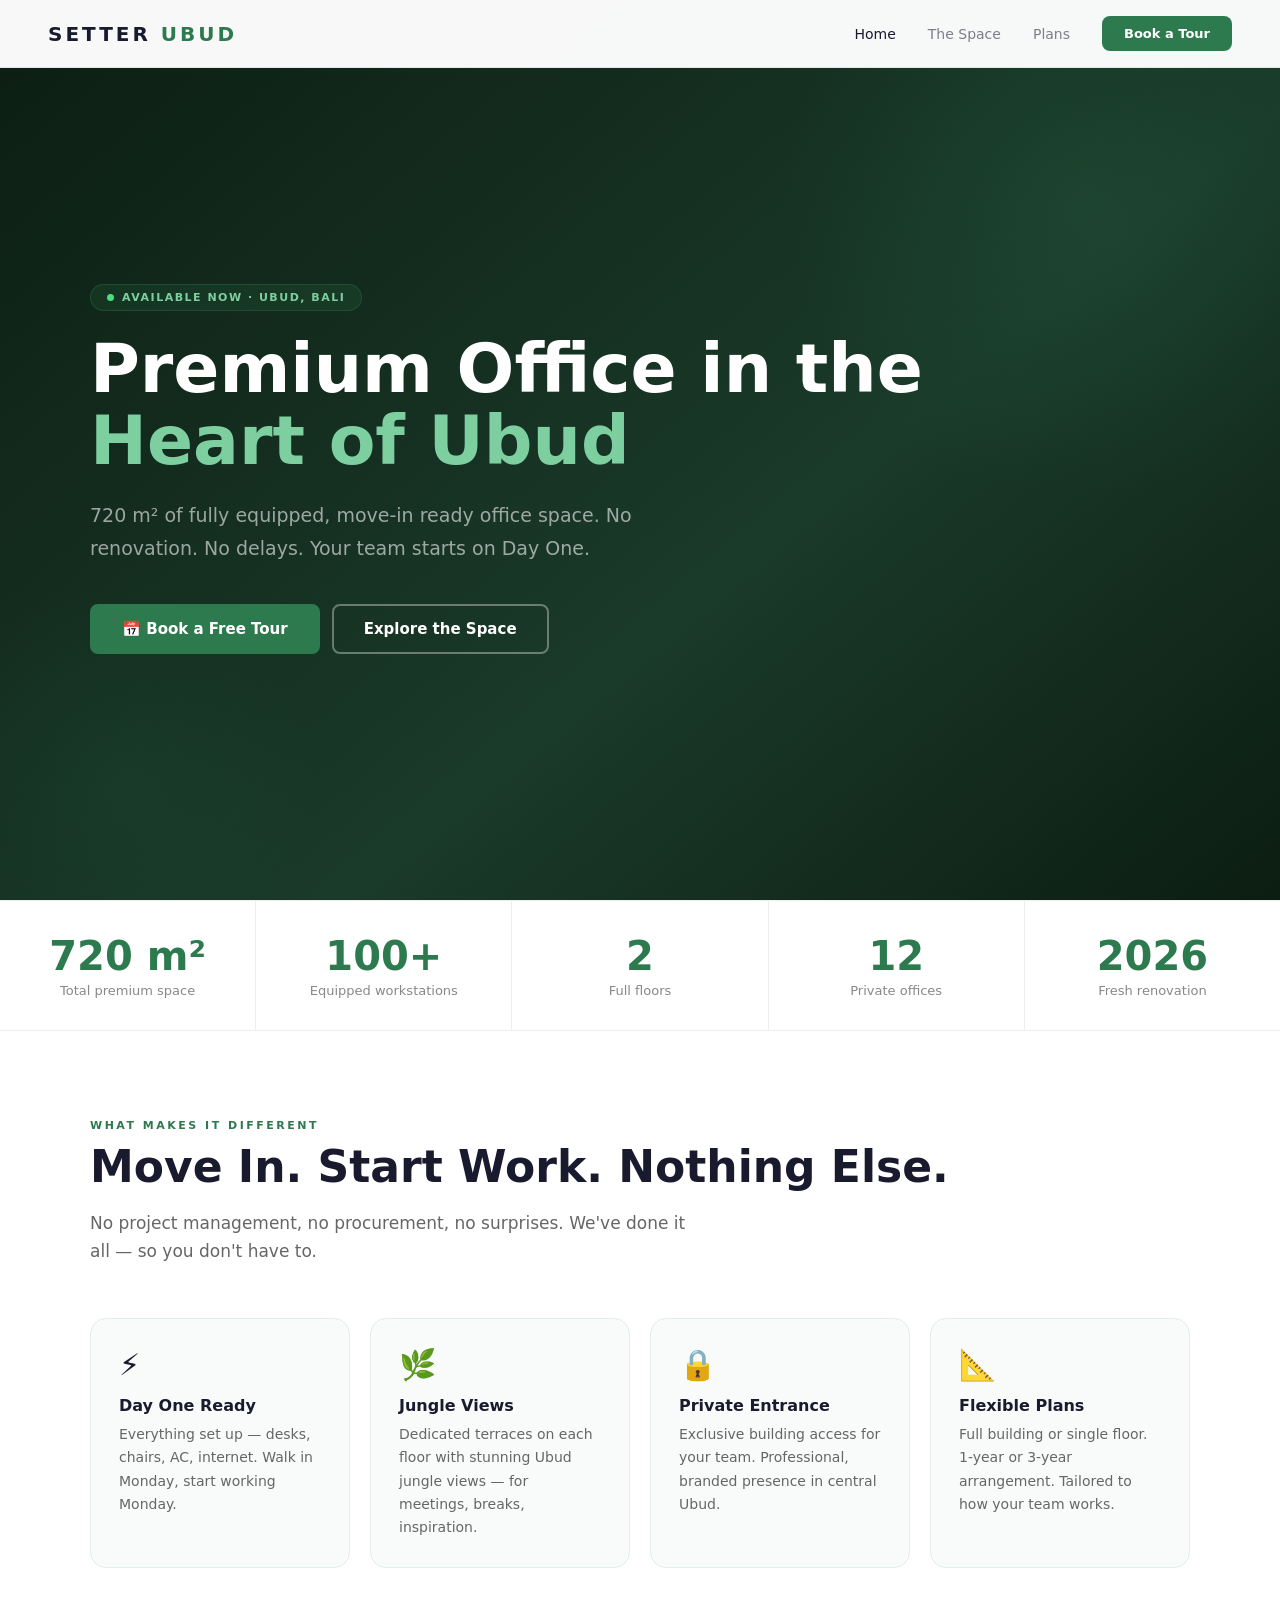
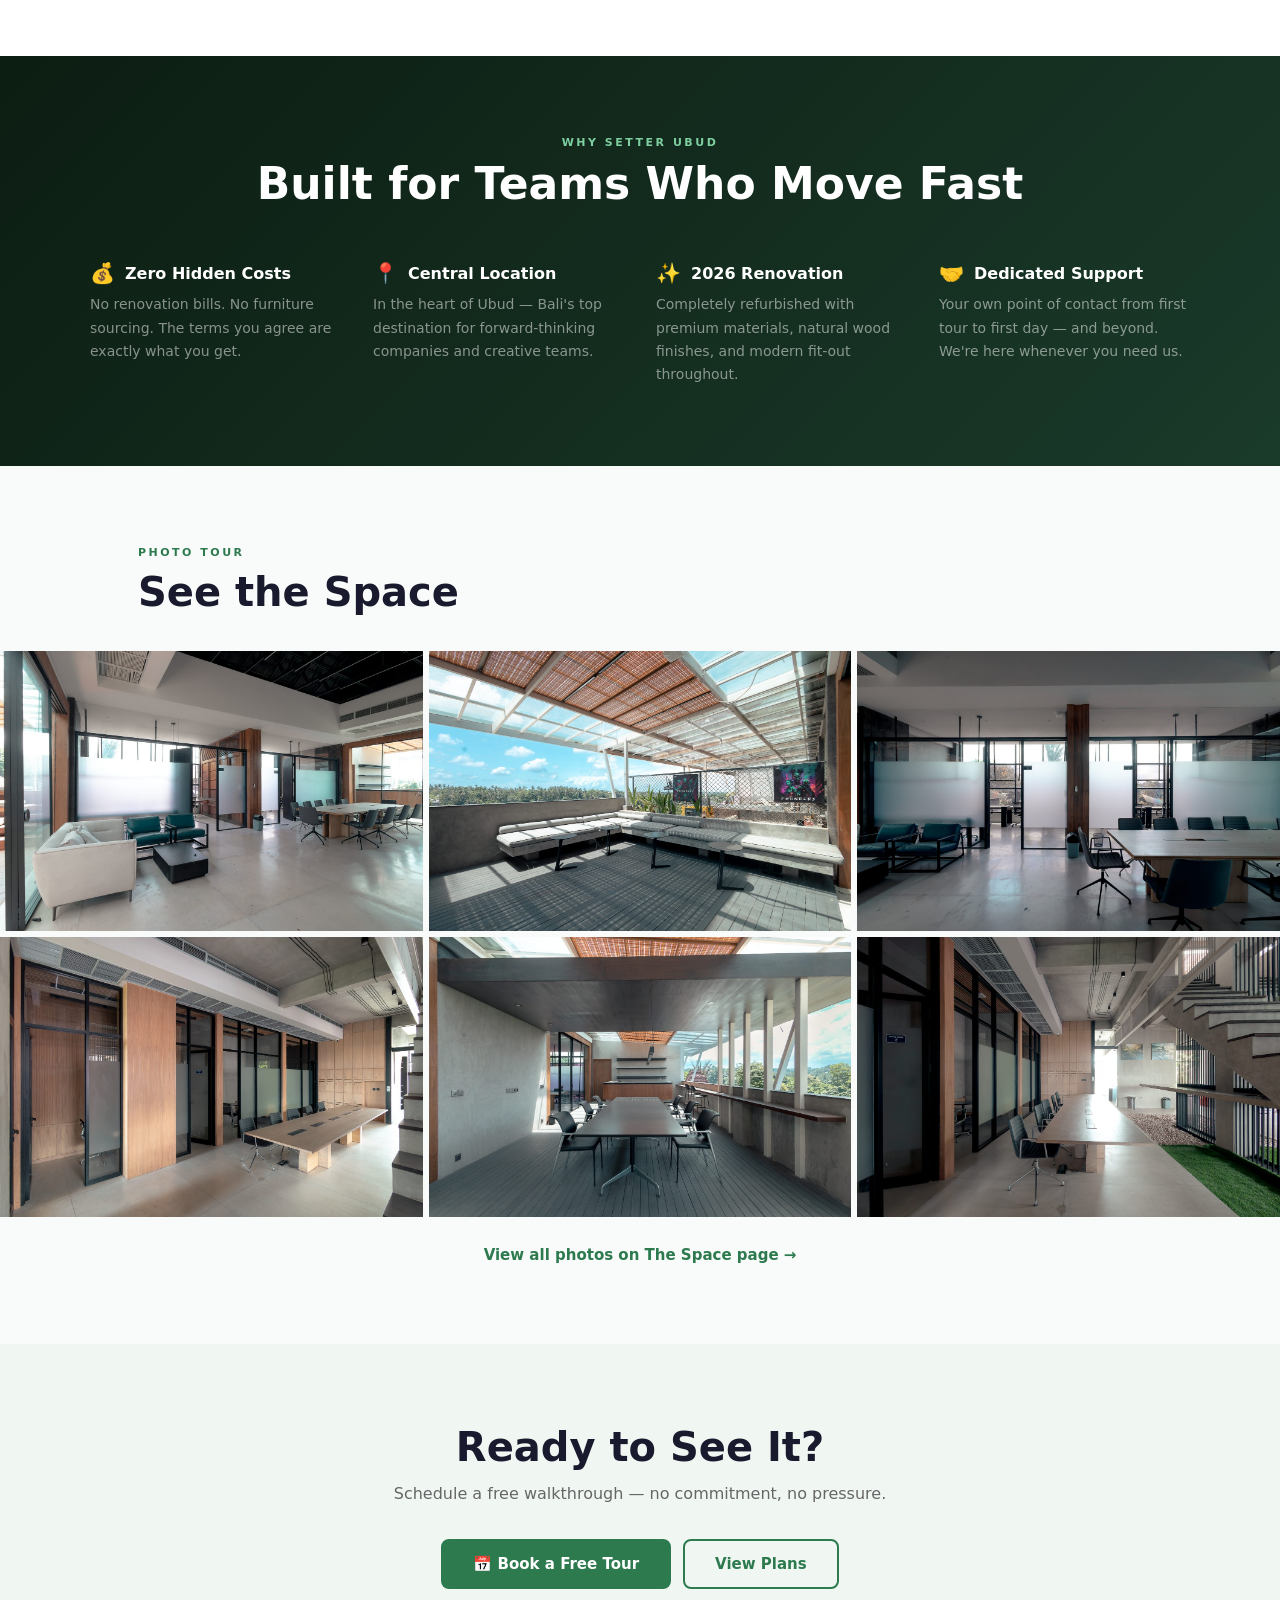
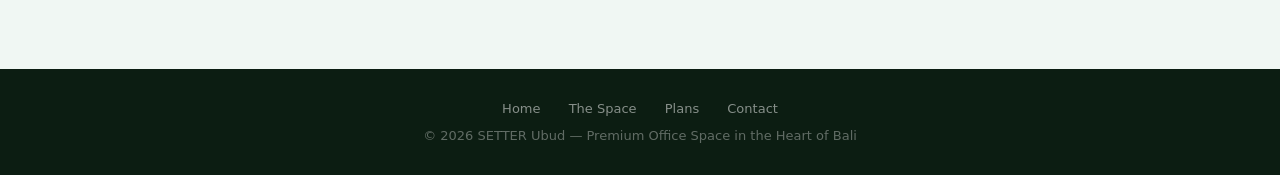
==== commit ea9dae90: "Add real photos, gallery sections" ====
--- a/index.html
+++ b/index.html
@@ -106,6 +106,24 @@
   </div>
 </div>
 
+
+<section style="padding:80px 0;background:#f8fbf9">
+  <div style="max-width:1100px;margin:0 auto;padding:0 48px">
+    <div style="color:#2d7a4f;font-size:11px;font-weight:700;letter-spacing:2.5px;text-transform:uppercase;margin-bottom:10px">Photo Tour</div>
+    <div style="font-size:clamp(28px,4vw,40px);font-weight:900;margin-bottom:36px;color:#1a1a2e">See the Space</div>
+  </div>
+  <div style="display:grid;grid-template-columns:repeat(3,1fr);grid-template-rows:auto auto;gap:6px;max-width:100%">
+    <img src="img/lounge-meeting.jpg" alt="Lounge & Meeting Area" style="width:100%;height:280px;object-fit:cover">
+    <img src="img/terrace-view.jpg" alt="Rooftop Terrace" style="width:100%;height:280px;object-fit:cover">
+    <img src="img/workstations.jpg" alt="Workstations" style="width:100%;height:280px;object-fit:cover">
+    <img src="img/private-offices.jpg" alt="Private Offices" style="width:100%;height:280px;object-fit:cover">
+    <img src="img/terrace-meeting.jpg" alt="Terrace Meeting Room" style="width:100%;height:280px;object-fit:cover">
+    <img src="img/long-table.jpg" alt="Main Hall" style="width:100%;height:280px;object-fit:cover">
+  </div>
+  <div style="text-align:center;margin-top:28px;padding:0 48px">
+    <a href="space.html" style="color:#2d7a4f;font-weight:700;font-size:15px;text-decoration:none">View all photos on The Space page →</a>
+  </div>
+</section>
 <div class="cta-strip">
   <div class="container">
     <h2>Ready to See It?</h2>
